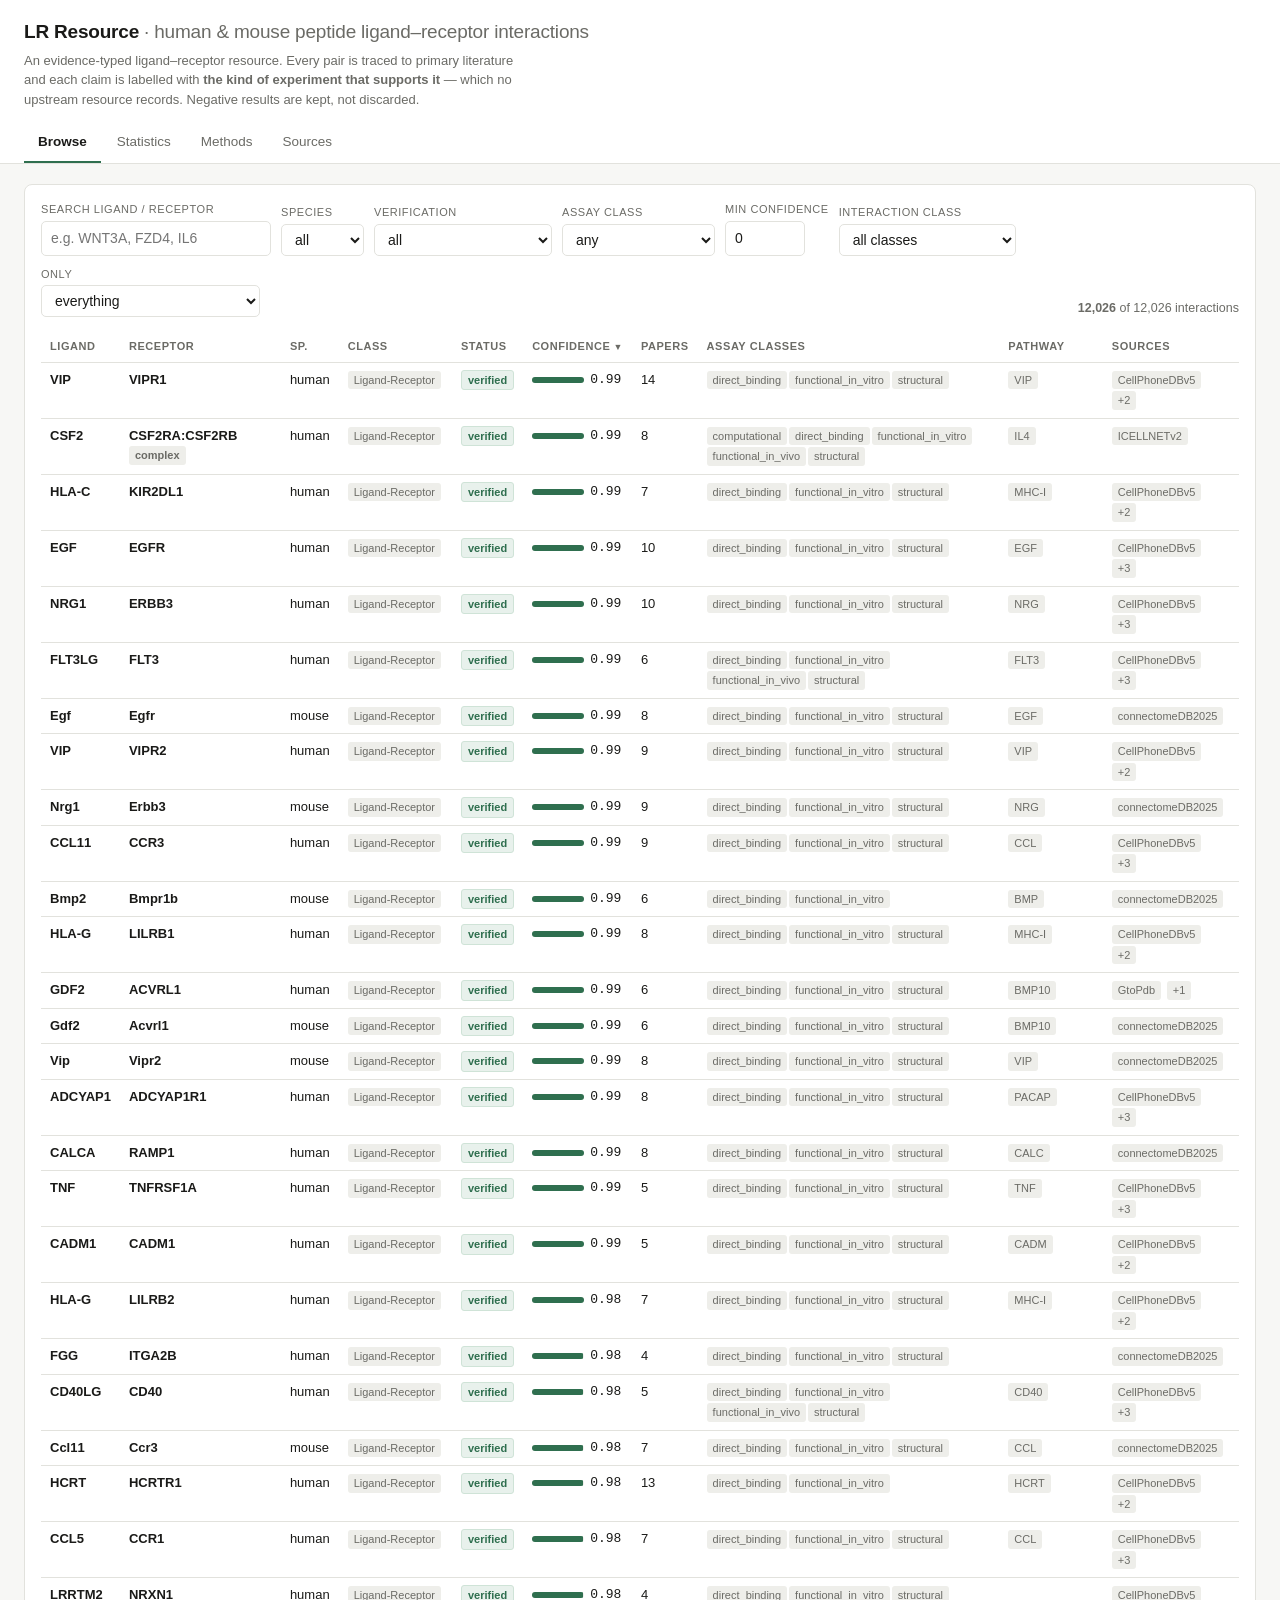
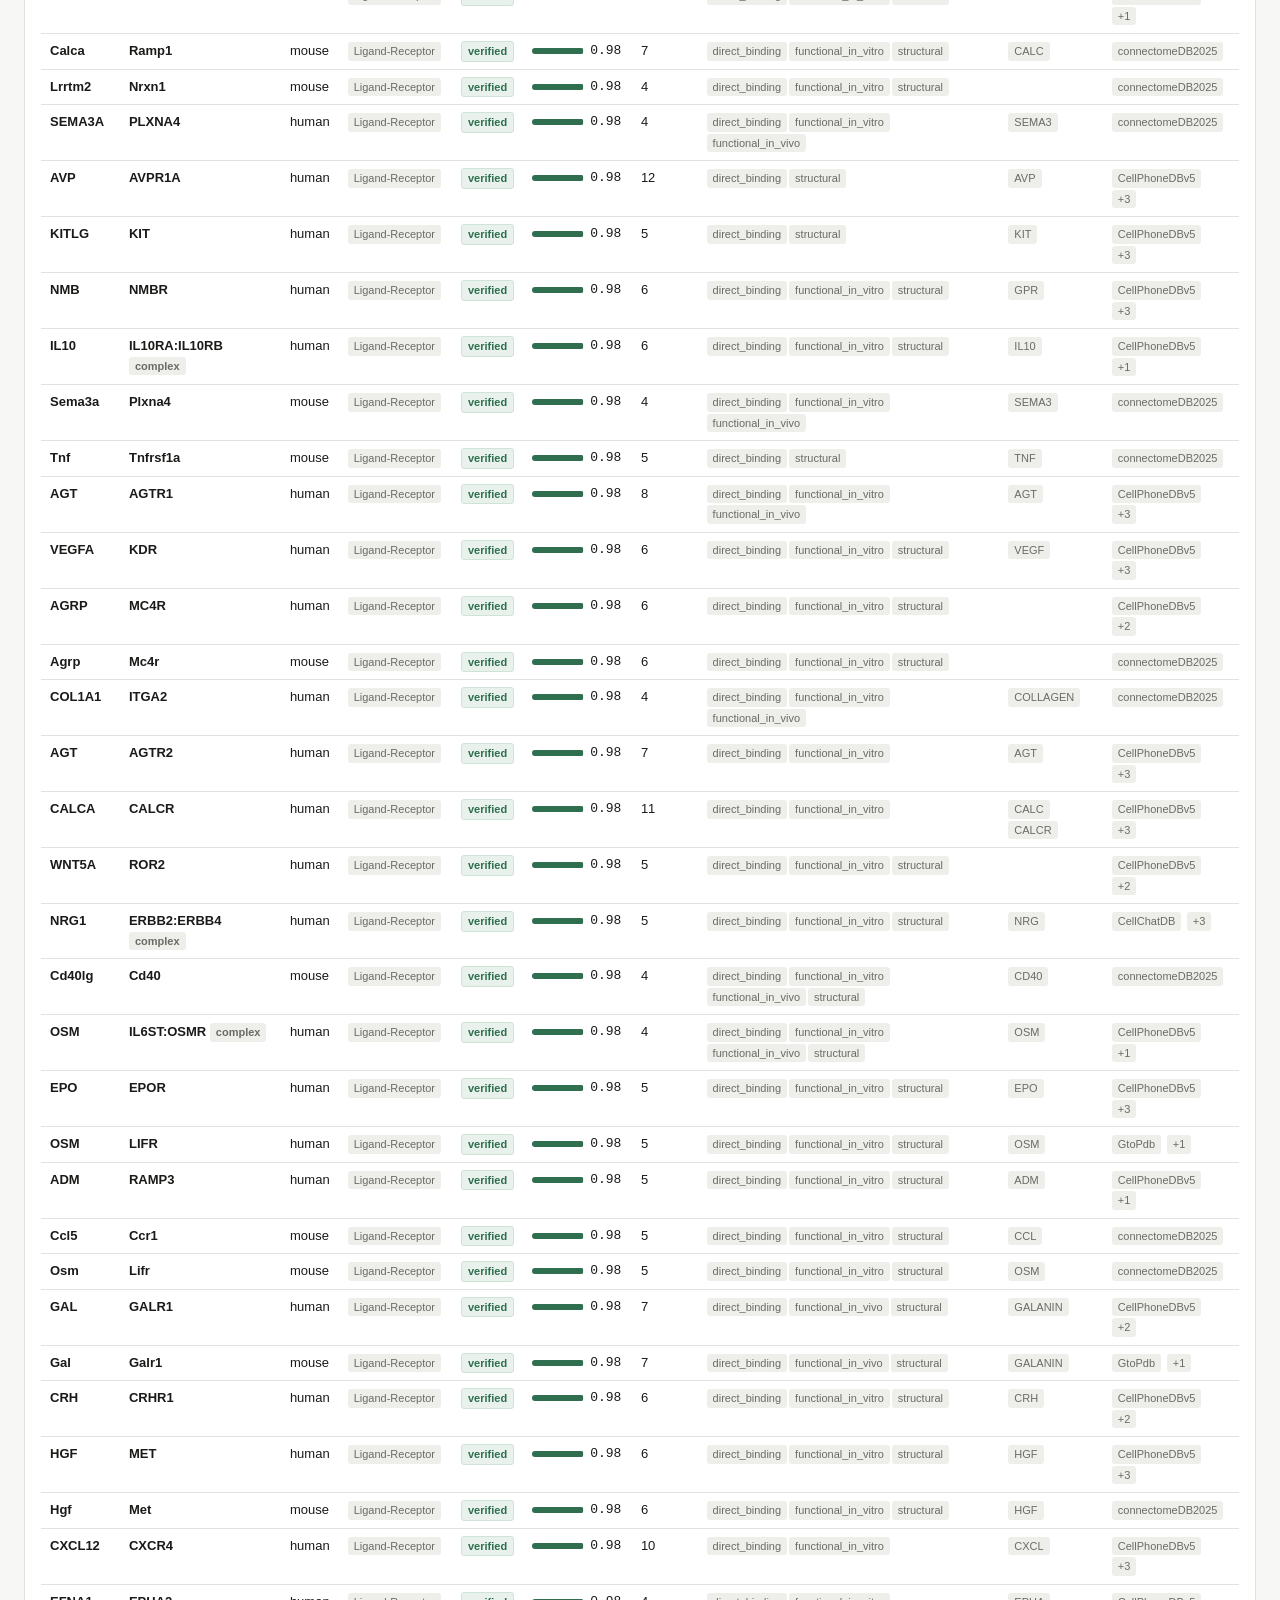
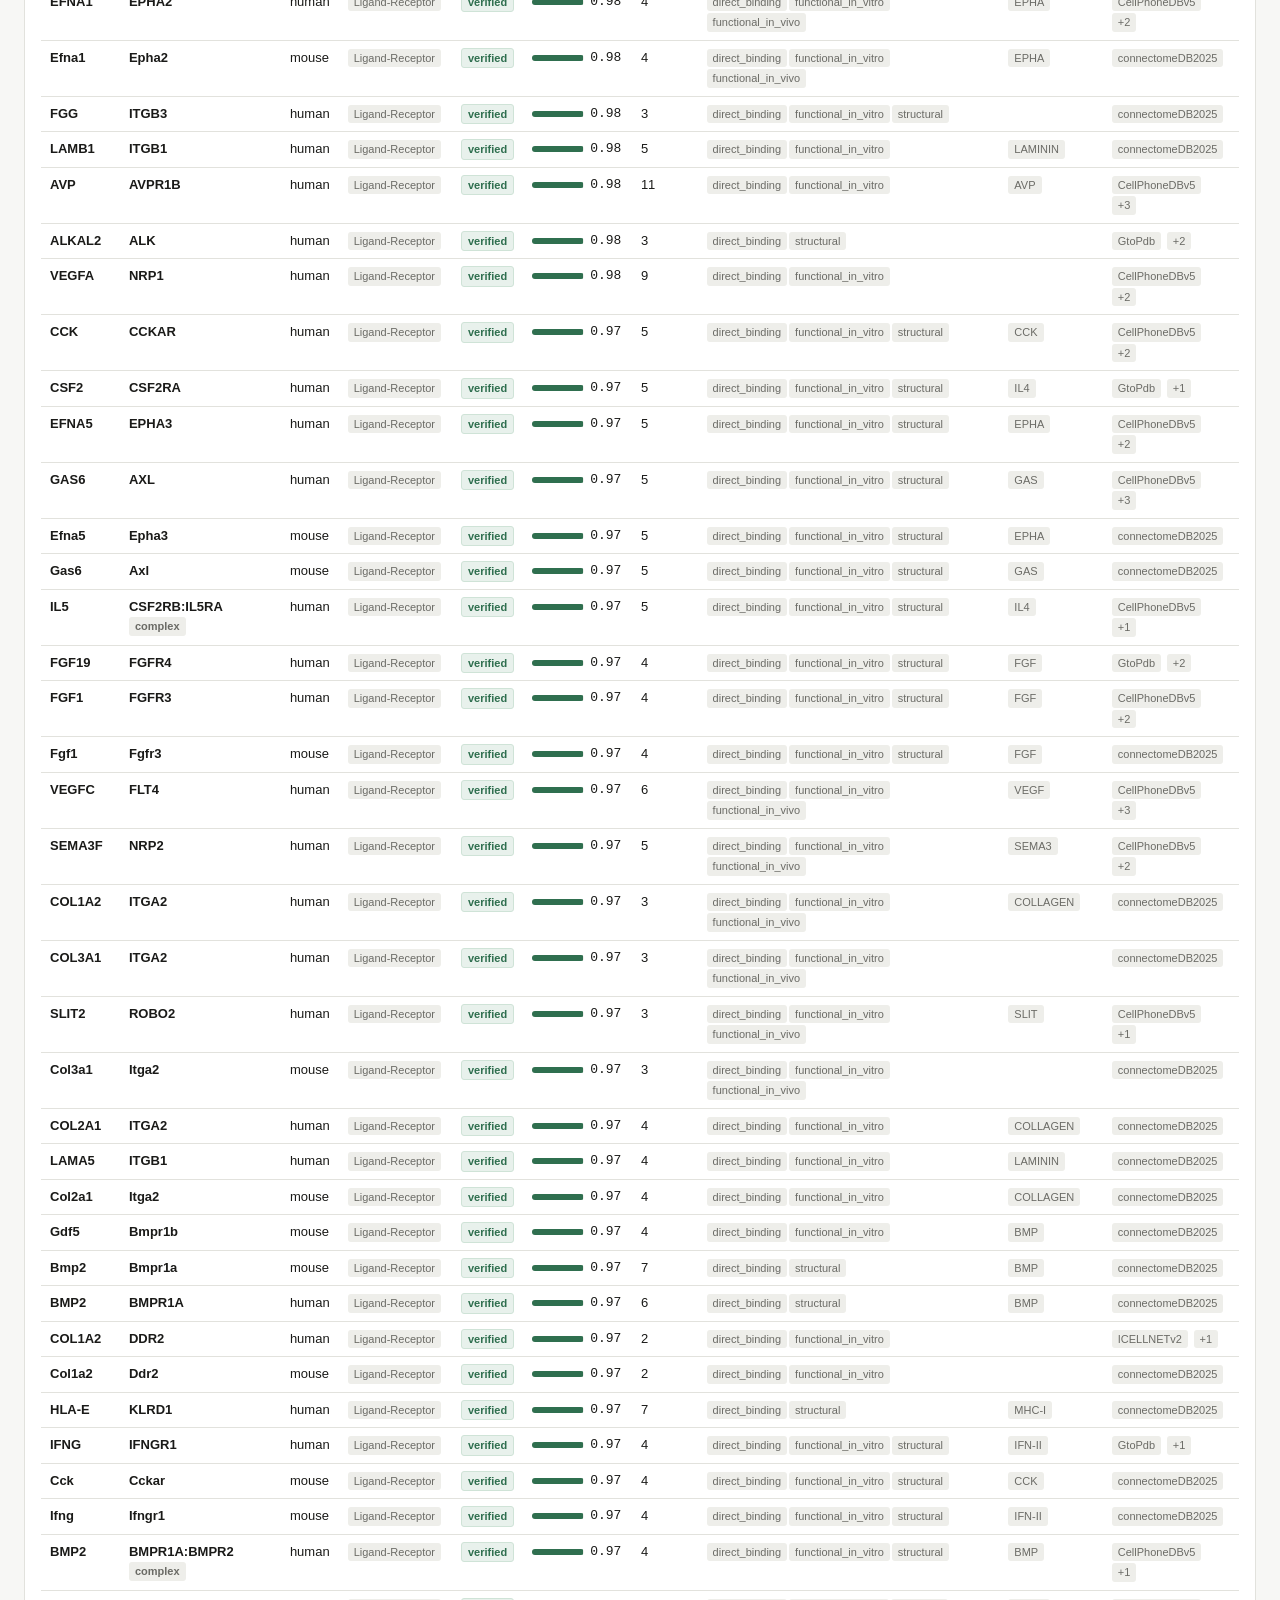
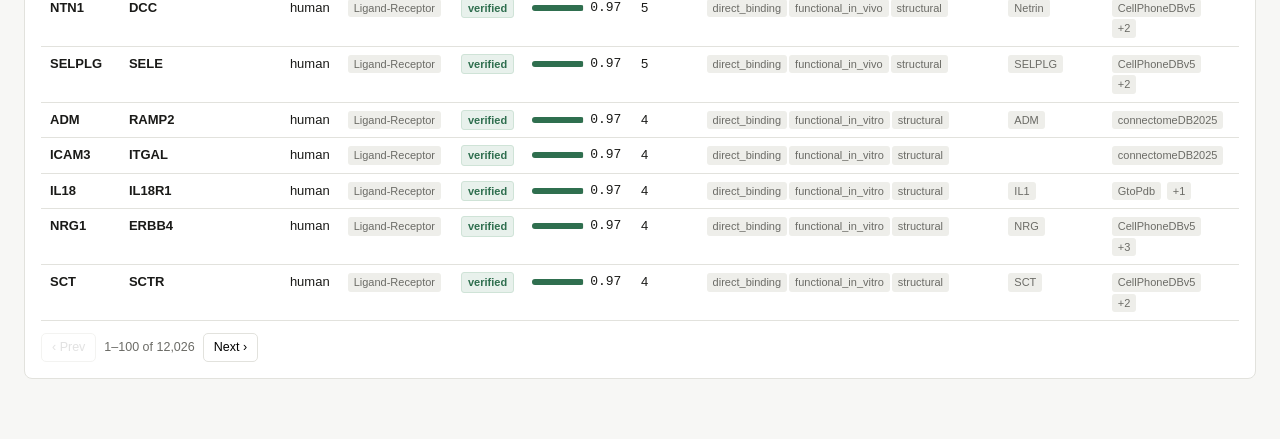
==== index.html @ 5ff63dc8 "files" ====
<!doctype html>
<html lang="en">
<head>
<meta charset="utf-8">
<meta name="viewport" content="width=device-width,initial-scale=1">
<title>LR Resource — assay-typed ligand–receptor interactions</title>
<link rel="stylesheet" href="styles.css">
</head>
<body>
<header>
  <h1>LR Resource <span>· human &amp; mouse peptide ligand–receptor interactions</span></h1>
  <p class="sub">An evidence-typed ligand–receptor resource. Every pair is traced to primary
    literature and each claim is labelled with <b>the kind of experiment that supports it</b> —
    which no upstream resource records. Negative results are kept, not discarded.</p>
  <nav>
    <button data-tab="browse" class="on">Browse</button>
    <button data-tab="stats">Statistics</button>
    <button data-tab="methods">Methods</button>
    <button data-tab="sources">Sources</button>
  </nav>
</header>

<main>
<!-- ================= BROWSE ================= -->
<section id="tab-browse">
  <div class="panel">
    <div class="filters">
      <div class="f"><label>Search ligand / receptor</label>
        <input type="search" id="q" placeholder="e.g. WNT3A, FZD4, IL6"></div>
      <div class="f"><label>Species</label><select id="species">
        <option value="">all</option><option value="h">human</option><option value="m">mouse</option>
      </select></div>
      <div class="f"><label>Verification</label><select id="status">
        <option value="">all</option><option value="verified">verified</option>
        <option value="checked_unsupported">checked, unsupported</option>
        <option value="unverified">unverified</option>
      </select></div>
      <div class="f"><label>Assay class</label><select id="assay">
        <option value="">any</option><option>structural</option><option>direct_binding</option>
        <option>functional_in_vitro</option><option>functional_in_vivo</option>
        <option>computational</option>
      </select></div>
      <div class="f"><label>Min confidence</label>
        <input type="number" id="minscore" min="0" max="1" step="0.1" value="0" style="width:80px"></div>
      <div class="f"><label>Interaction class</label><select id="iclass">
        <option value="">all classes</option>
        <option value="Ligand-Receptor">Ligand–Receptor only</option>
        <option value="Ligand-Ligand">Ligand–Ligand</option>
        <option value="Receptor-Receptor">Receptor–Receptor</option>
        <option value="Adhesion-Adhesion">Adhesion–Adhesion</option>
        <option value="Gap-Gap">Gap–Gap</option>
        <option value="__null">unclassified</option>
      </select></div>
      <div class="f"><label>Only</label><select id="only">
        <option value="">everything</option>
        <option value="neg">has a refuting paper</option>
        <option value="unassessed">not assessed yet</option>
        <option value="zero">assessed, nothing confirmed</option>
        <option value="pw">has a pathway</option>
        <option value="cplx">complex receptor</option>
      </select></div>
      <div class="count" id="count"></div>
    </div>
    <div style="overflow-x:auto">
    <table>
      <thead><tr>
        <th data-s="1">Ligand</th><th data-s="2">Receptor</th><th data-s="3">Sp.</th>
        <th data-s="10">Class</th><th data-s="4">Status</th><th data-s="5" class="sorted">Confidence</th>
        <th data-s="6">Papers</th><th data-s="11">Assay classes</th>
        <th data-s="12">Pathway</th><th data-s="13">Sources</th>
      </tr></thead>
      <tbody id="rows"></tbody>
    </table>
    </div>
    <div class="pager">
      <button id="prev">‹ Prev</button><span id="pageinfo"></span><button id="next">Next ›</button>
    </div>
  </div>
</section>

<!-- ================= STATS ================= -->
<section id="tab-stats" class="hide"><div id="statbody"></div></section>

<!-- ================= METHODS ================= -->
<section id="tab-methods" class="hide"><div class="panel prose" id="methodsbody"></div></section>

<!-- ================= SOURCES ================= -->
<section id="tab-sources" class="hide"><div class="panel prose" id="srcbody"></div></section>

<!-- ================= DOWNLOADS ================= -->
</main>

<div id="detail"></div>

<script>window.__EV=[];</script>
<script src="data/stats.js"></script>
<script src="data/complexes.js"></script>
<script src="data/papers.js"></script>
<script src="data/interactions.js"></script>
<script src="app.js"></script>
</body>
</html>
---- styles.css ----
:root{
  --bg:#f7f7f5; --panel:#fff; --ink:#1a1a18; --muted:#6b6b66; --line:#e2e2dd;
  --accent:#2f6f4f; --accent-soft:#e8f1ec; --warn:#8a5a1a; --warn-soft:#fbf1e2;
  --bad:#8a2b2b; --bad-soft:#fbe9e9; --chip:#eeeeea;
}
*{box-sizing:border-box}
body{margin:0;background:var(--bg);color:var(--ink);
  font:14px/1.5 -apple-system,BlinkMacSystemFont,"Segoe UI",Roboto,Helvetica,Arial,sans-serif}
code,.mono{font-family:ui-monospace,SFMono-Regular,Menlo,Consolas,monospace}
a{color:var(--accent)}
header{background:var(--panel);border-bottom:1px solid var(--line);padding:18px 24px 0}
h1{margin:0;font-size:19px;letter-spacing:-.2px}
h1 span{color:var(--muted);font-weight:400}
.sub{color:var(--muted);margin:4px 0 14px;font-size:13px;max-width:70ch}
.prov{display:inline-block;background:var(--warn-soft);color:var(--warn);
  border:1px solid #eddcc0;border-radius:4px;padding:2px 8px;font-size:11.5px;
  font-weight:600;letter-spacing:.02em;margin-left:6px;vertical-align:2px}
nav{display:flex;gap:2px}
nav button{background:none;border:0;border-bottom:2px solid transparent;padding:9px 14px;
  font:inherit;font-size:13.5px;color:var(--muted);cursor:pointer}
nav button.on{color:var(--ink);border-bottom-color:var(--accent);font-weight:600}
main{padding:20px 24px 60px;max-width:1500px}
.panel{background:var(--panel);border:1px solid var(--line);border-radius:8px;padding:16px}
.filters{display:flex;flex-wrap:wrap;gap:10px;align-items:flex-end;margin-bottom:14px}
.f label{display:block;font-size:11px;text-transform:uppercase;letter-spacing:.05em;
  color:var(--muted);margin-bottom:3px}
input,select{font:inherit;padding:6px 9px;border:1px solid var(--line);border-radius:5px;
  background:var(--panel);color:var(--ink)}
input[type=search]{min-width:230px}
.count{color:var(--muted);font-size:12.5px;margin-left:auto;text-align:right}
table{width:100%;border-collapse:collapse}
th,td{text-align:left;padding:7px 9px;border-bottom:1px solid var(--line);font-size:13px;
  vertical-align:top}
th{font-size:11px;text-transform:uppercase;letter-spacing:.05em;color:var(--muted);
  cursor:pointer;user-select:none;white-space:nowrap;position:sticky;top:0;background:var(--panel)}
th.sorted::after{content:" \25BC";font-size:9px}
th.sorted.asc::after{content:" \25B2"}
tbody tr{cursor:pointer}
tbody tr:hover{background:#fafaf8}
.pair{font-weight:600}
.arrow{color:var(--muted);padding:0 4px}
.badge{display:inline-block;border-radius:3px;padding:1px 6px;font-size:11px;font-weight:600;
  border:1px solid transparent;white-space:nowrap}
.b-verified{background:var(--accent-soft);color:var(--accent);border-color:#cfe3d7}
.b-unsupported{background:var(--warn-soft);color:var(--warn);border-color:#eddcc0}
.b-unverified{background:var(--chip);color:var(--muted);border-color:var(--line)}
.b-neg{background:var(--bad-soft);color:var(--bad);border-color:#f0d2d2}
.score{display:flex;align-items:center;gap:6px}
.bar{width:52px;height:6px;background:var(--chip);border-radius:3px;overflow:hidden;flex:none}
.bar i{display:block;height:100%;background:var(--accent)}
.chip{display:inline-block;background:var(--chip);border-radius:3px;padding:1px 6px;
  font-size:11px;color:var(--muted);margin:1px 2px 1px 0;white-space:nowrap}
.pager{display:flex;gap:8px;align-items:center;margin-top:12px;color:var(--muted);font-size:12.5px}
.pager button{font:inherit;padding:4px 10px;border:1px solid var(--line);border-radius:5px;
  background:var(--panel);cursor:pointer}
.pager button:disabled{opacity:.4;cursor:default}
/* detail */
.scrim{position:fixed;inset:0;background:rgba(20,20,18,.35);display:flex;justify-content:flex-end;z-index:20}
.drawer{background:var(--panel);width:min(760px,94vw);height:100%;overflow:auto;padding:22px 26px;
  border-left:1px solid var(--line)}
.drawer h2{margin:0 0 2px;font-size:20px}
.drawer .close{float:right;border:1px solid var(--line);background:var(--panel);border-radius:5px;
  cursor:pointer;font:inherit;padding:4px 10px}
.kv{display:grid;grid-template-columns:150px 1fr;gap:6px 14px;margin:14px 0 20px;font-size:13px}
.kv dt{color:var(--muted)}
.kv dd{margin:0}
.ev{border:1px solid var(--line);border-radius:7px;padding:12px 14px;margin-bottom:10px}
.ev.confirmed{border-left:3px solid var(--accent)}
.ev.pair_absent{border-left:3px solid var(--bad)}
.ev.pending,.ev.review_only,.ev.abstract_insufficient,.ev.different_entity,
.ev.unresolvable,.ev.retracted{border-left:3px solid #d8d8d2}
.ev .top{display:flex;gap:8px;align-items:baseline;flex-wrap:wrap;margin-bottom:5px}
.ev .title{font-size:12.5px;color:var(--muted);margin:3px 0 7px}
blockquote{margin:8px 0 0;padding:9px 12px;background:#fafaf8;border-left:2px solid var(--line);
  font-size:13px;color:#333330}
.stat-grid{display:grid;grid-template-columns:repeat(auto-fit,minmax(180px,1fr));gap:12px;margin-bottom:18px}
.stat{background:var(--panel);border:1px solid var(--line);border-radius:8px;padding:14px 16px}
.stat b{display:block;font-size:26px;letter-spacing:-.5px;font-weight:650}
.stat span{color:var(--muted);font-size:12px}
.hbar{display:flex;align-items:center;gap:10px;margin:5px 0;font-size:13px}
.hbar .lab{width:190px;color:var(--muted);flex:none}
.hbar .track{flex:1;background:var(--chip);border-radius:3px;height:16px;overflow:hidden}
.hbar .track i{display:block;height:100%;background:var(--accent);opacity:.75}
.hbar .n{width:64px;text-align:right;font-variant-numeric:tabular-nums}
.prose{max-width:78ch}
.prose h3{margin:22px 0 6px;font-size:15px}
.prose p,.prose li{color:#33332e;font-size:13.5px}
.prose code{background:var(--chip);padding:1px 5px;border-radius:3px;font-size:12.5px}
.note{background:var(--warn-soft);border:1px solid #eddcc0;border-radius:7px;padding:12px 14px;
  color:#5c3f14;font-size:13px;margin:14px 0}
.dl{display:flex;justify-content:space-between;padding:9px 0;border-bottom:1px solid var(--line)}
.dl b{font-weight:600}
.dl span{color:var(--muted);font-size:12.5px}
.hide{display:none}

.unassessed{color:#6b6b66;font-size:12px;font-style:italic;border-bottom:1px dotted #c9c9c2;
  cursor:help}
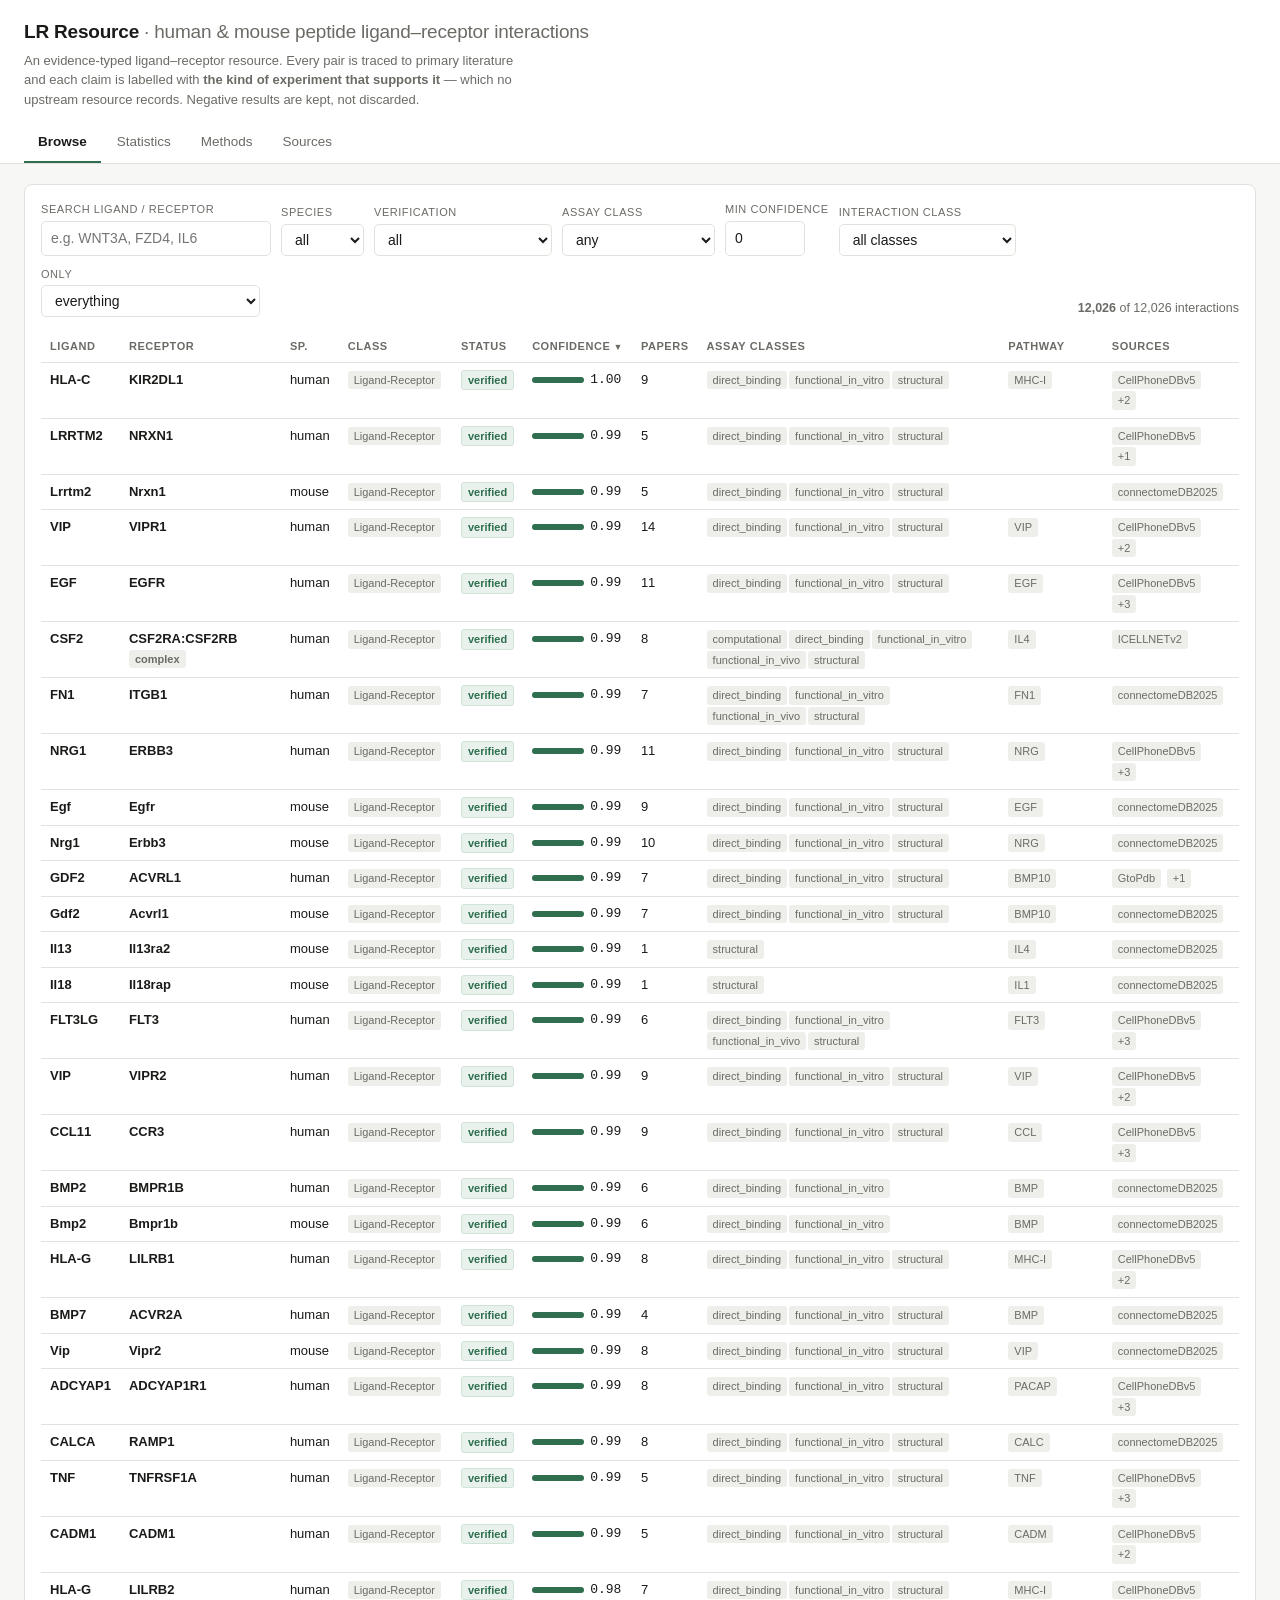
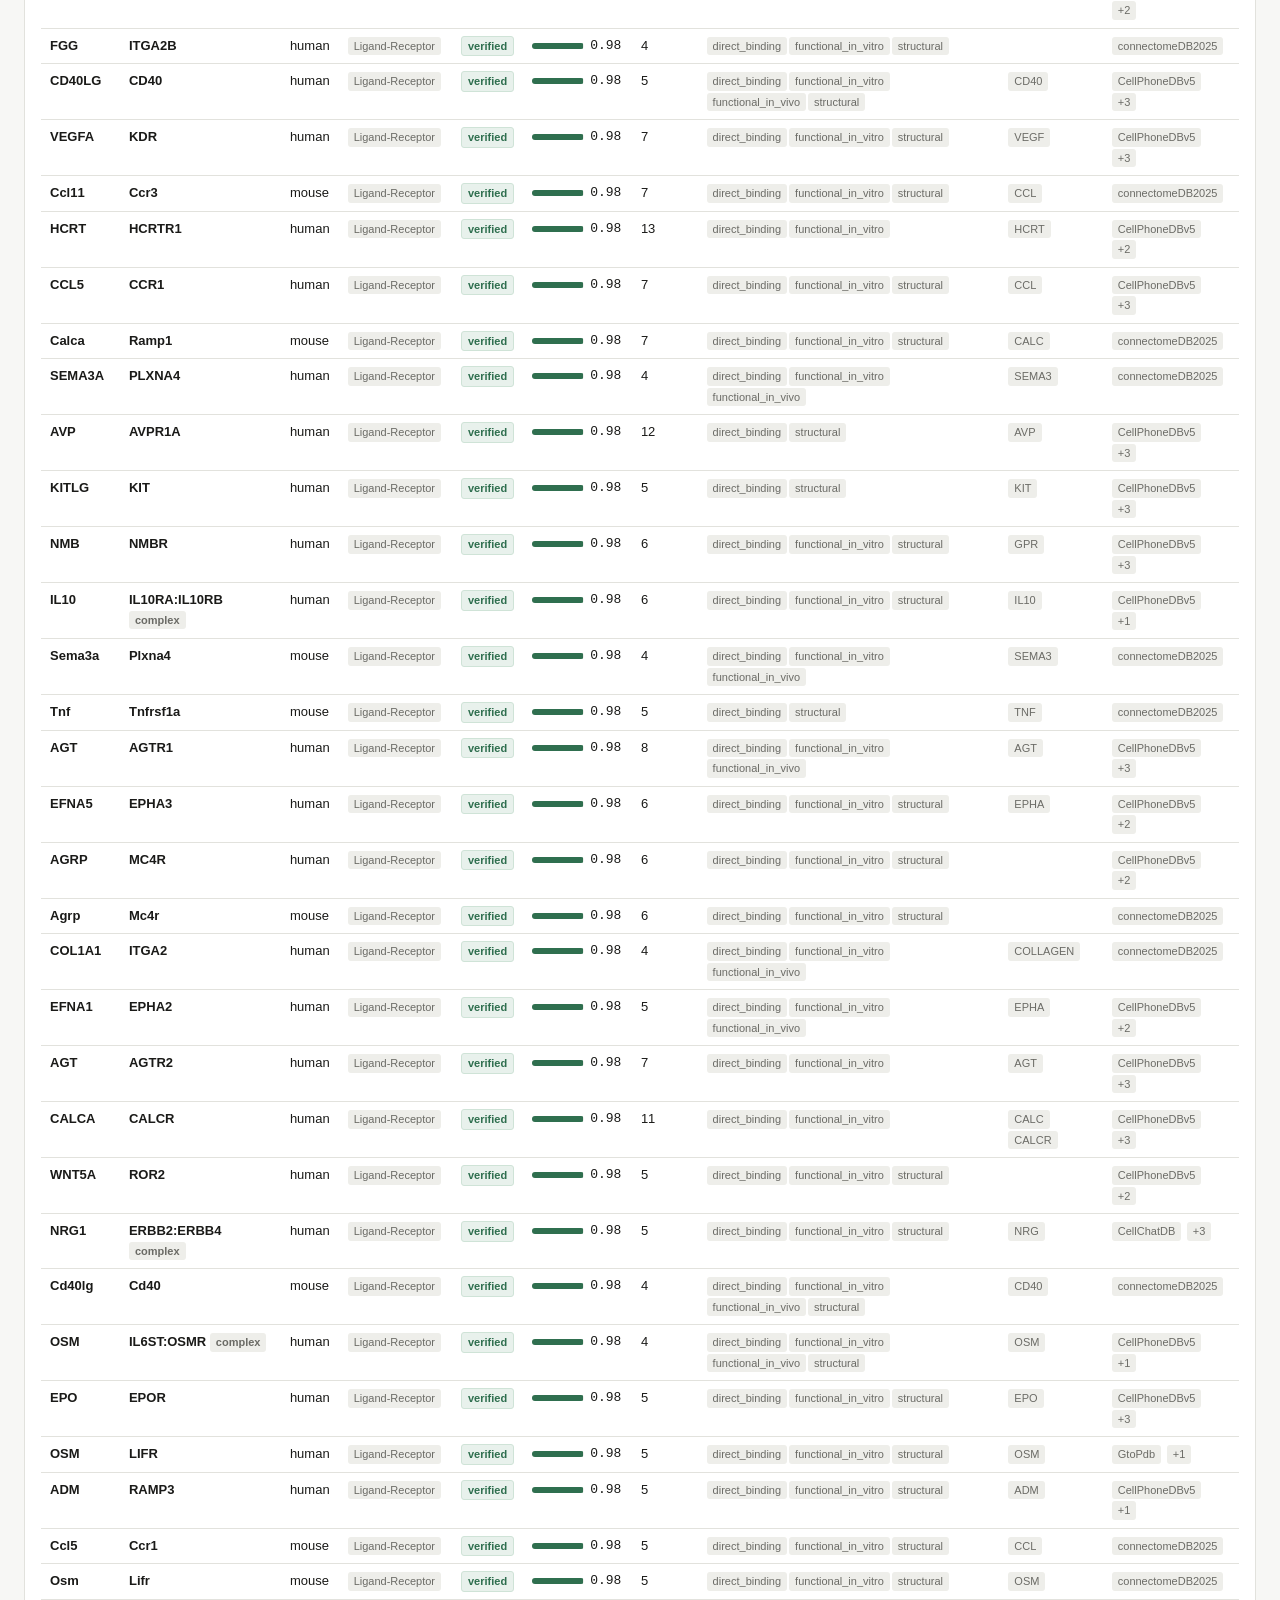
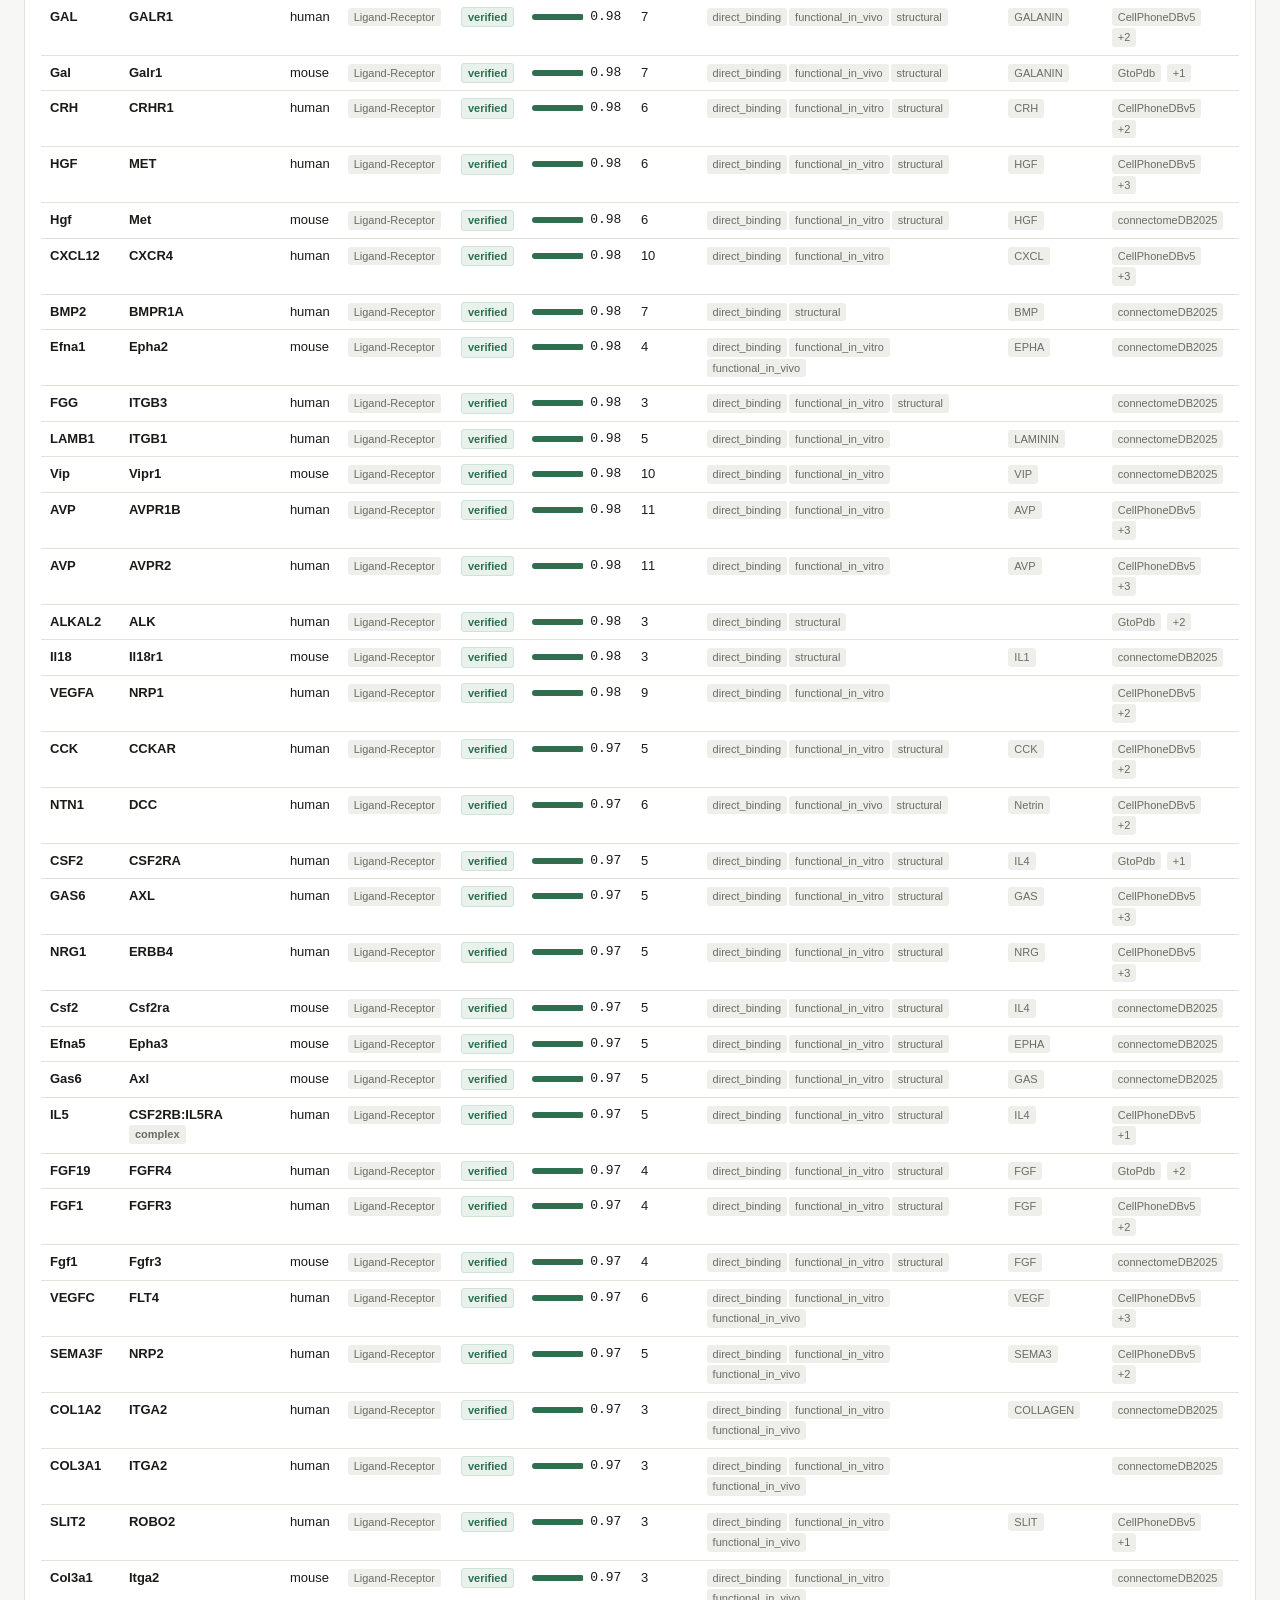
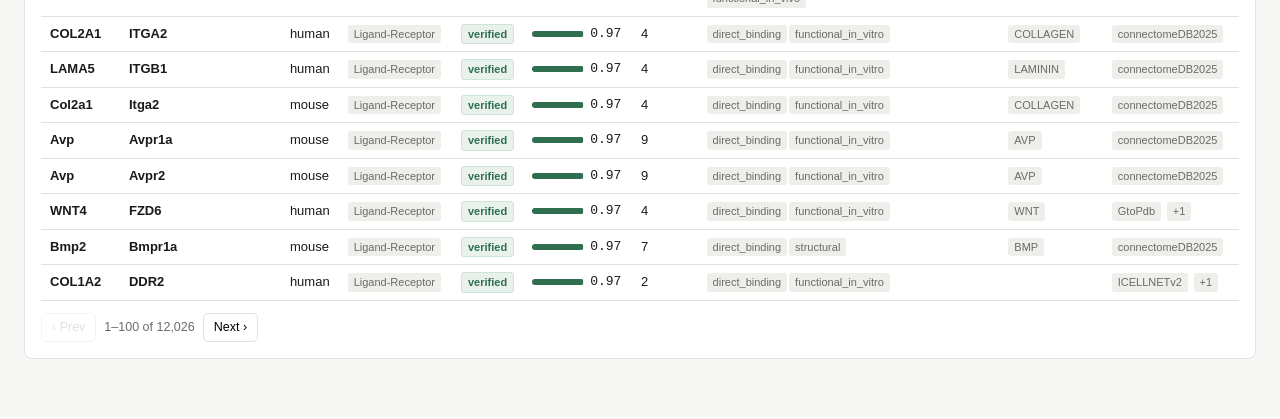
==== commit d3d4f5f1: "updates" ====
--- a/index.html
+++ b/index.html
@@ -37,7 +37,7 @@
       </select></div>
       <div class="f"><label>Assay class</label><select id="assay">
         <option value="">any</option><option>structural</option><option>direct_binding</option>
-        <option>functional_in_vitro</option><option>functional_in_vivo</option>
+        <option>functional_in_vitro</option><option>functional_in_vivo</option><option>others</option>
         <option>computational</option>
       </select></div>
       <div class="f"><label>Min confidence</label>
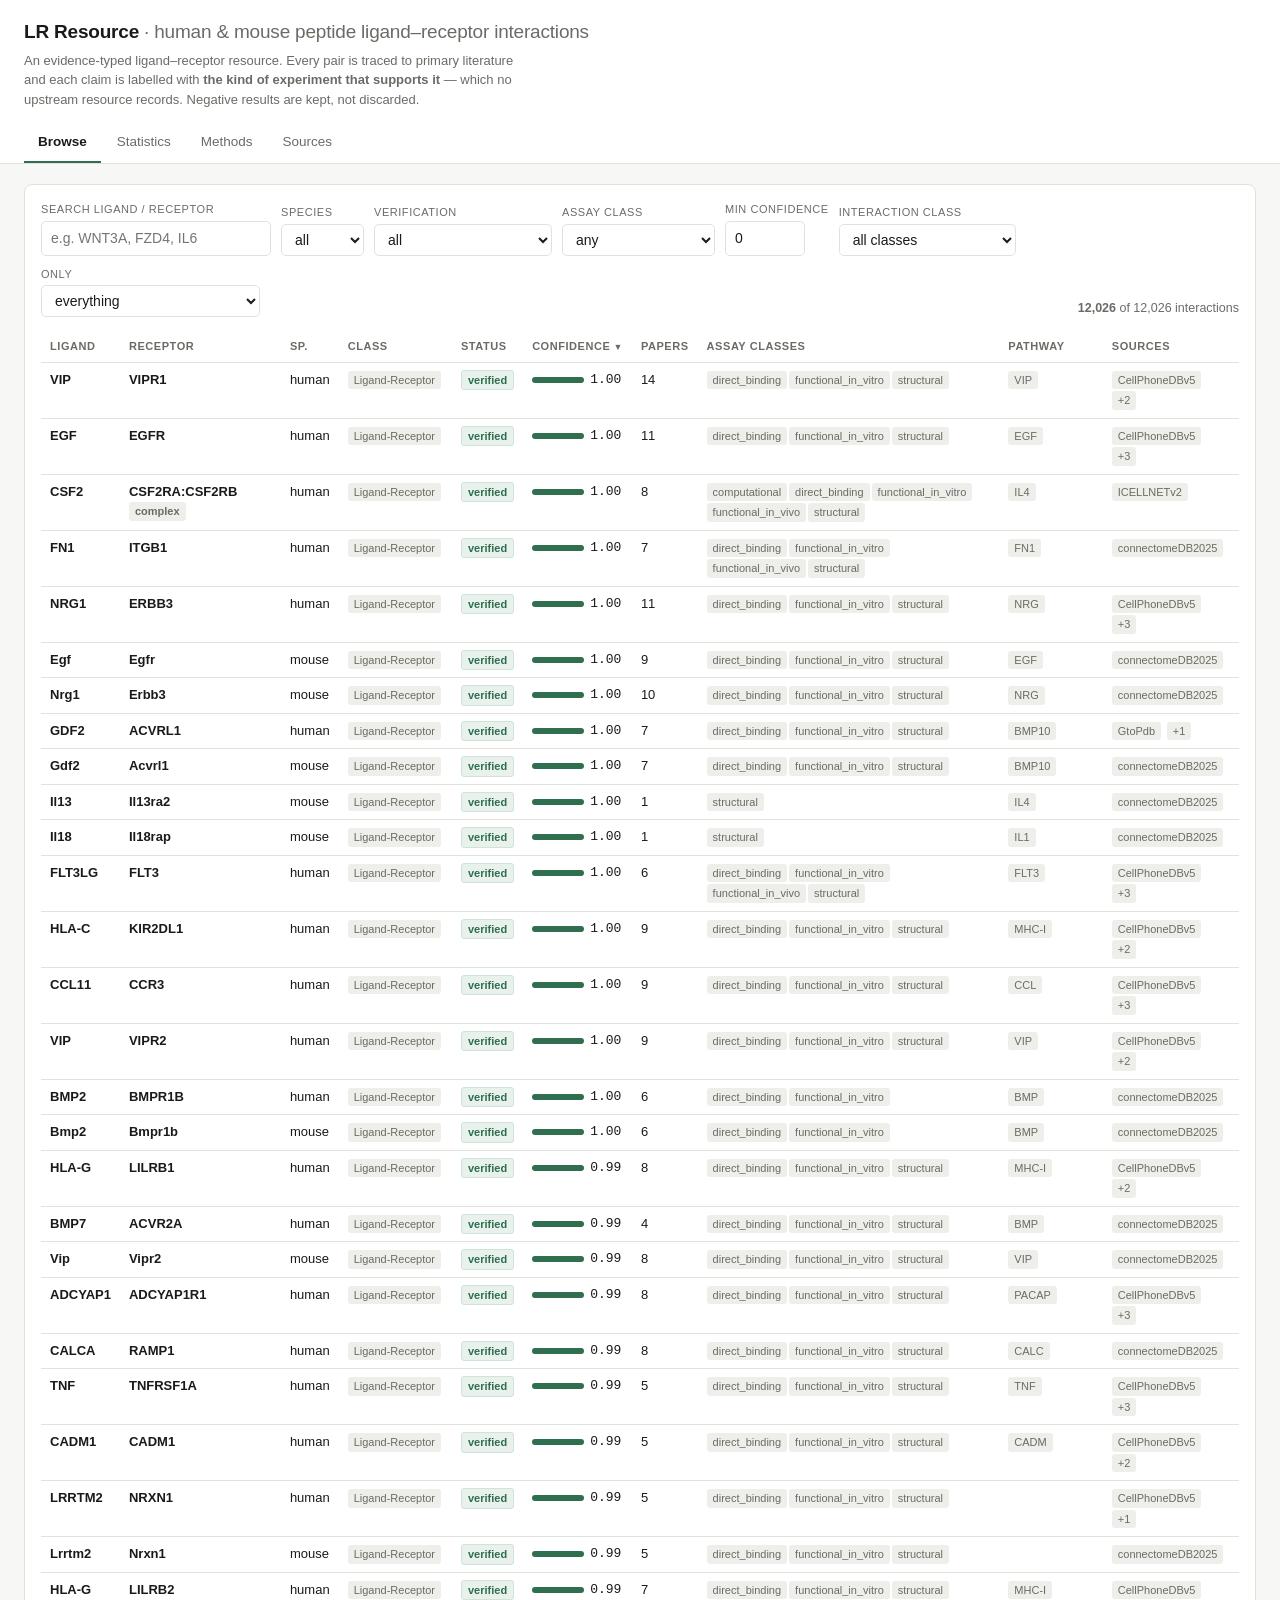
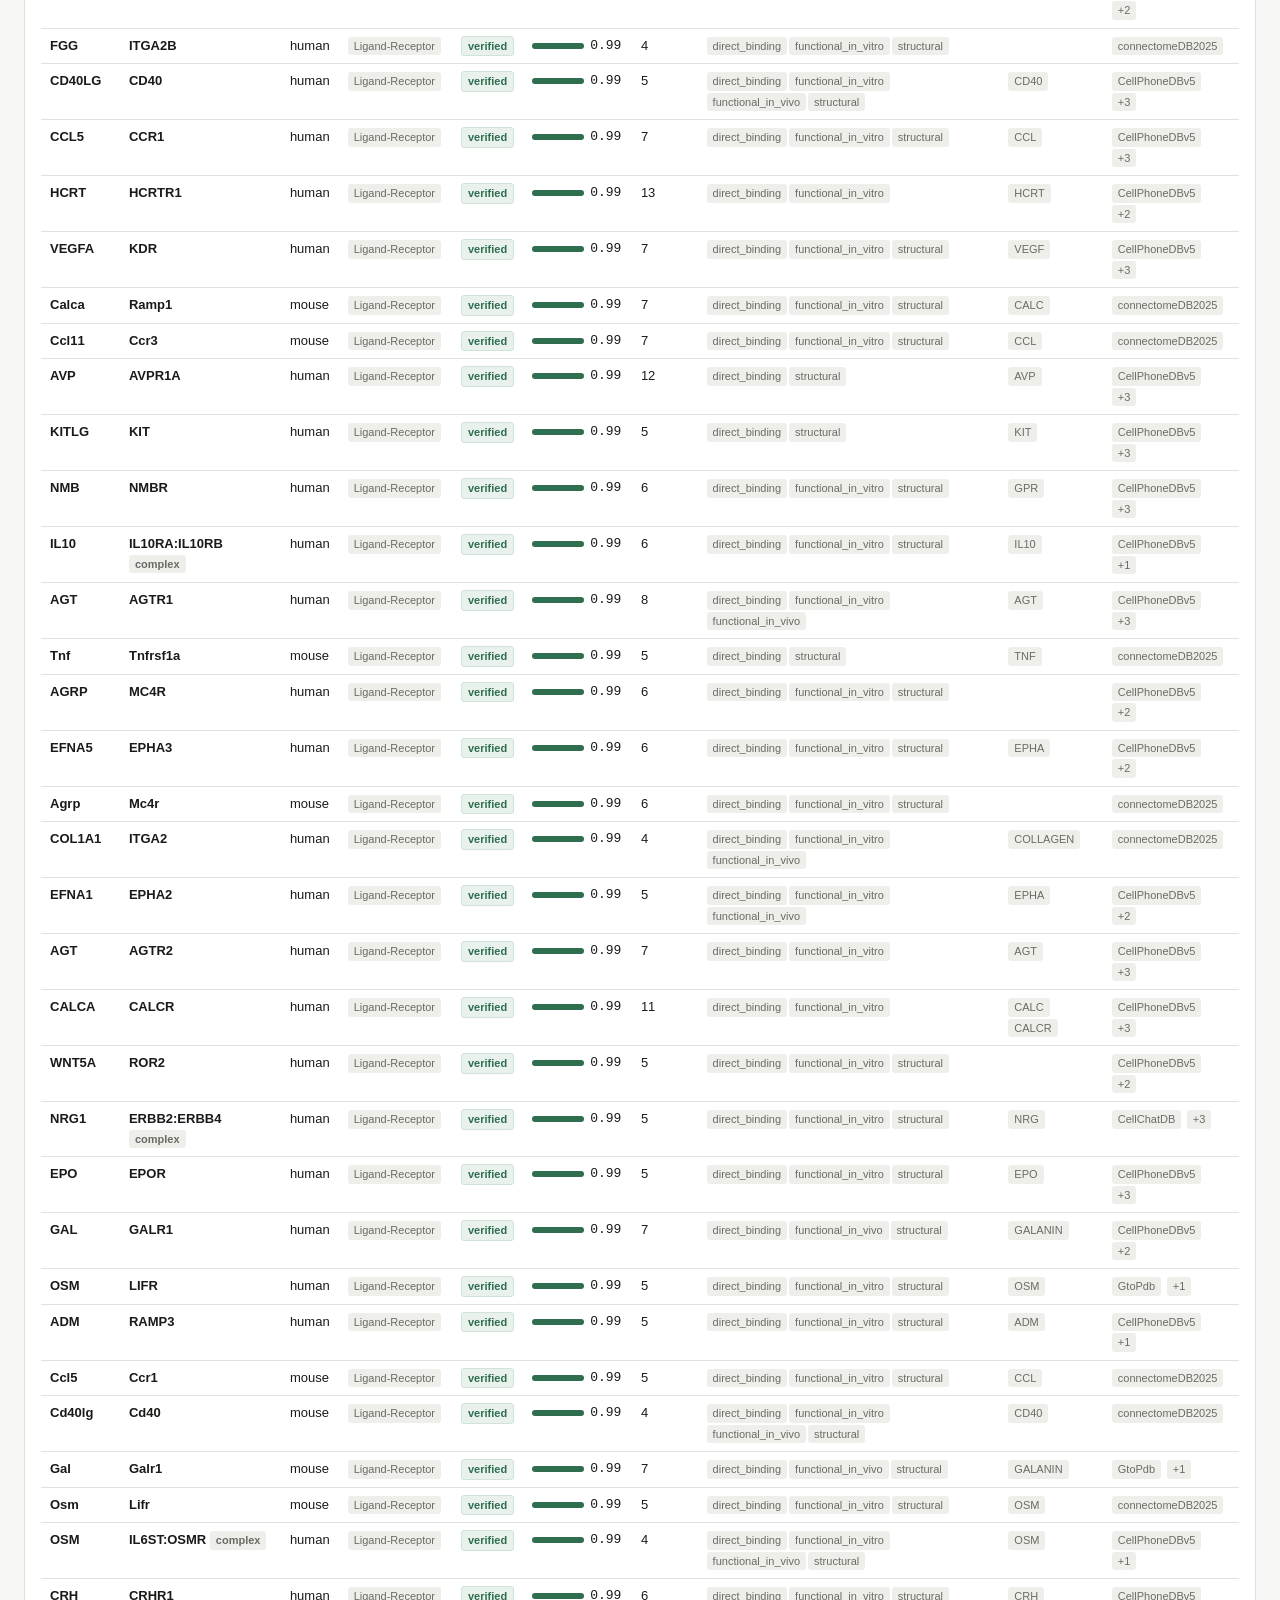
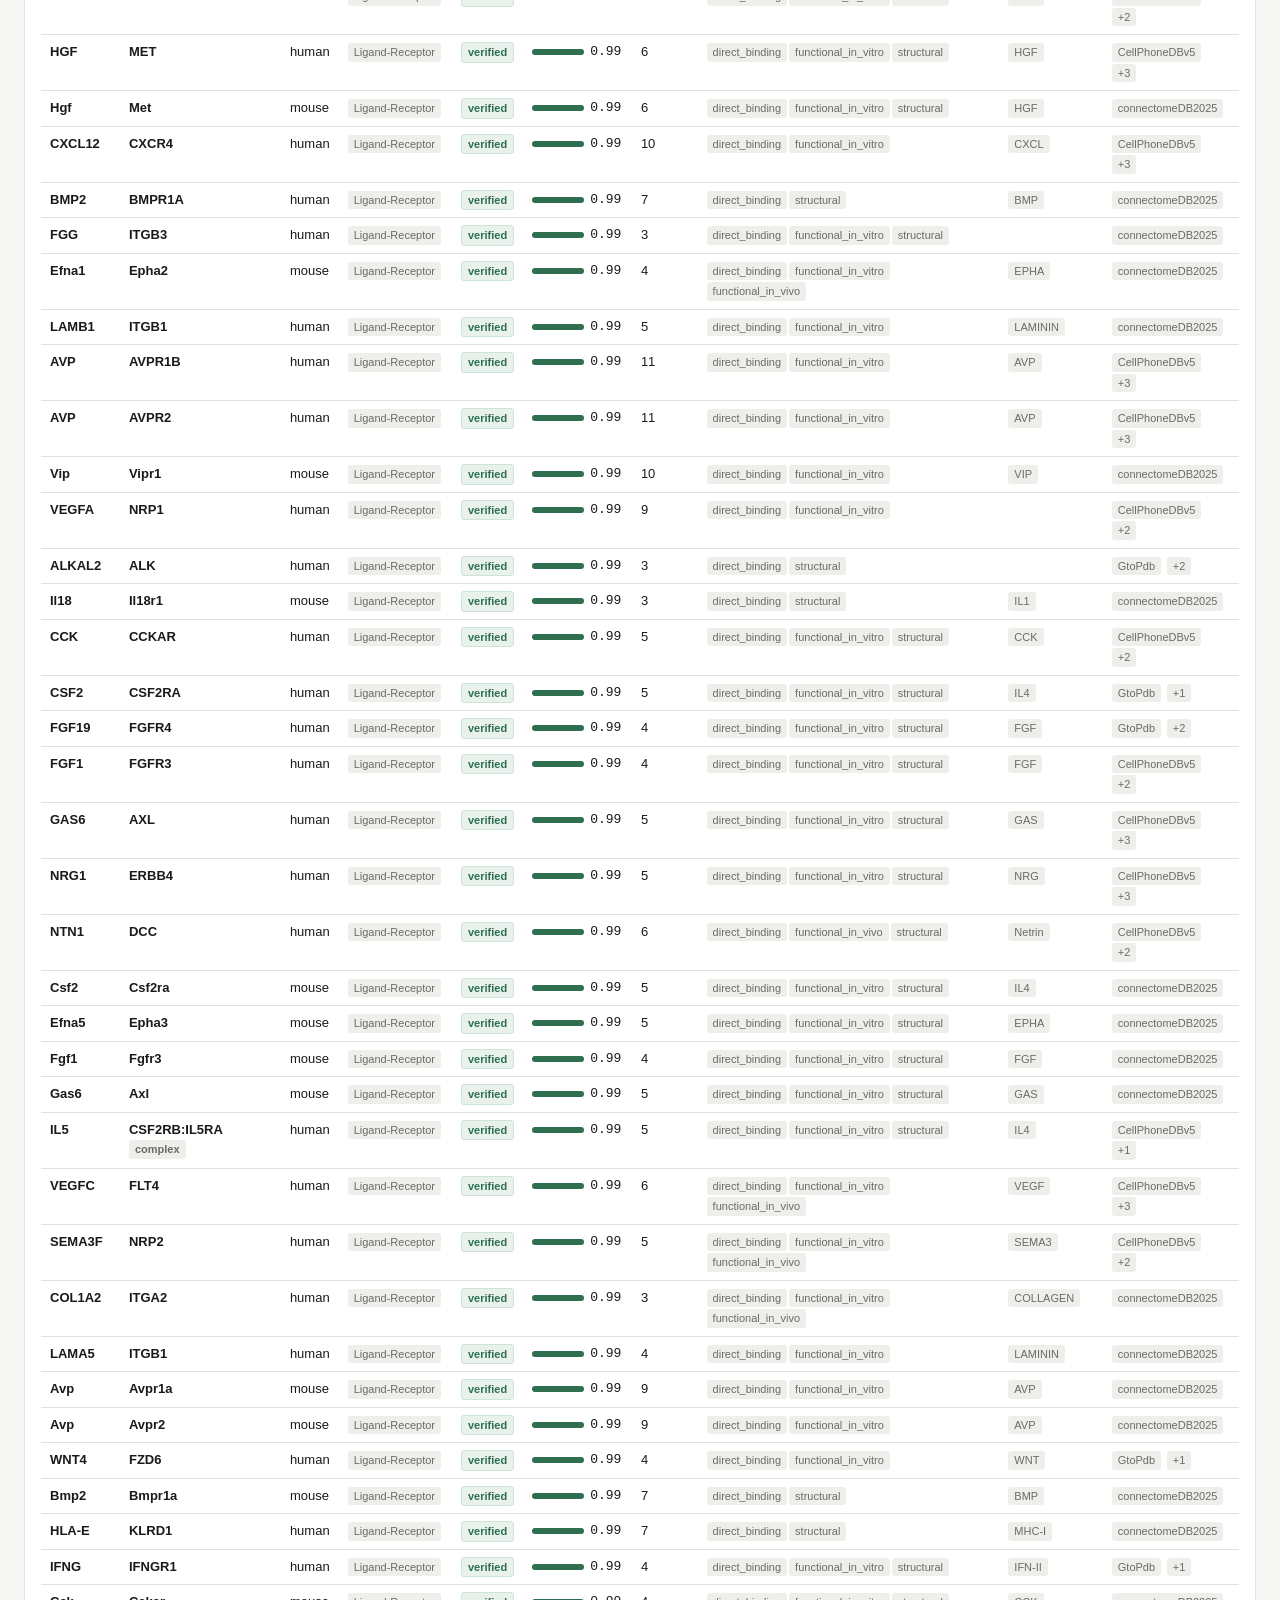
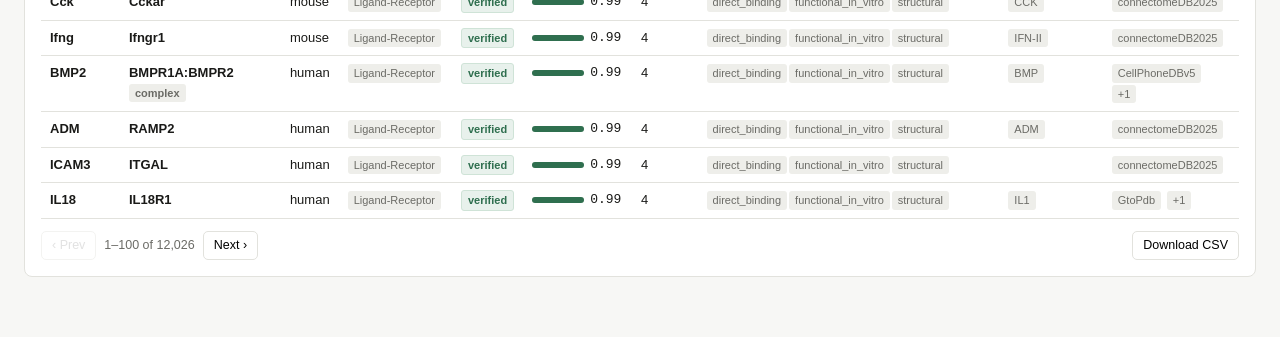
==== commit 3c6114d6: "make csv downloadable" ====
--- a/index.html
+++ b/index.html
@@ -74,6 +74,7 @@
     </div>
     <div class="pager">
       <button id="prev">‹ Prev</button><span id="pageinfo"></span><button id="next">Next ›</button>
+      <button id="dlcsv" style="margin-left:auto" title="Download every row that matches the current filters (not just this page)">Download CSV</button>
     </div>
   </div>
 </section>
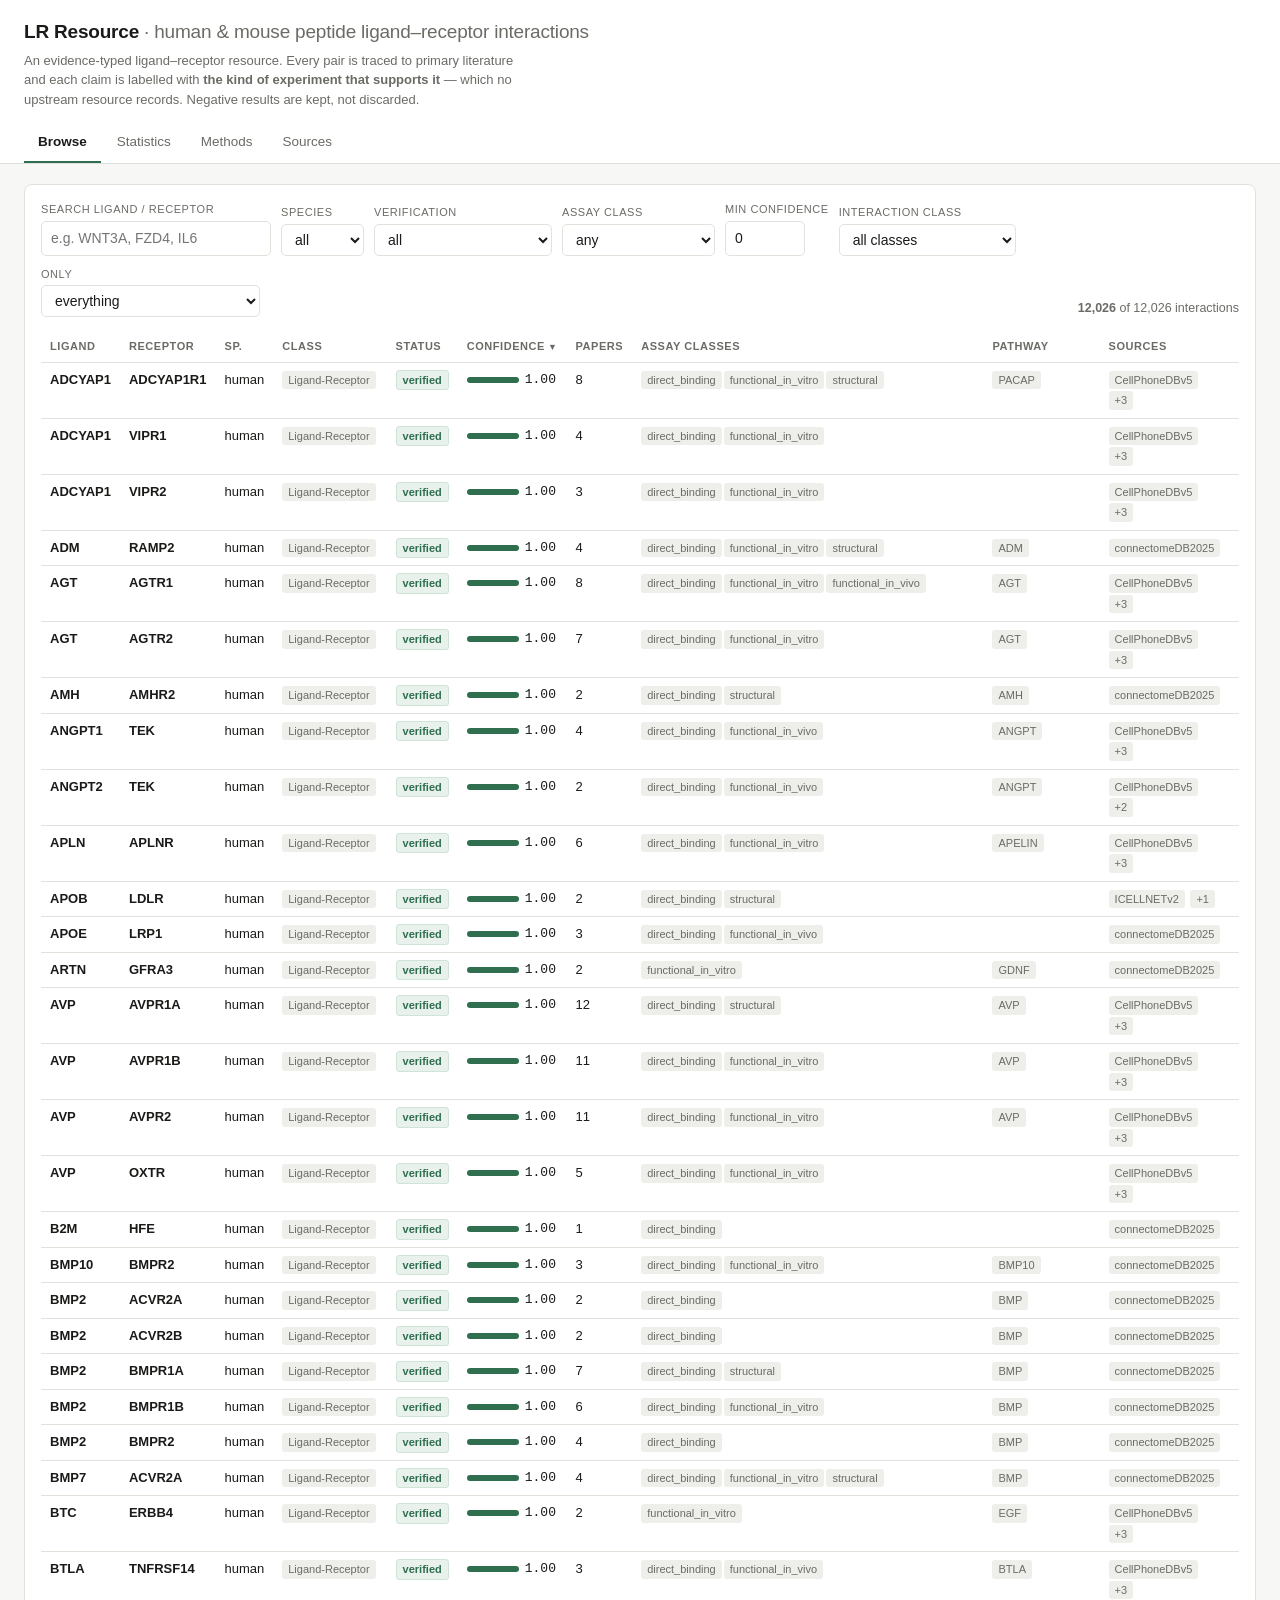
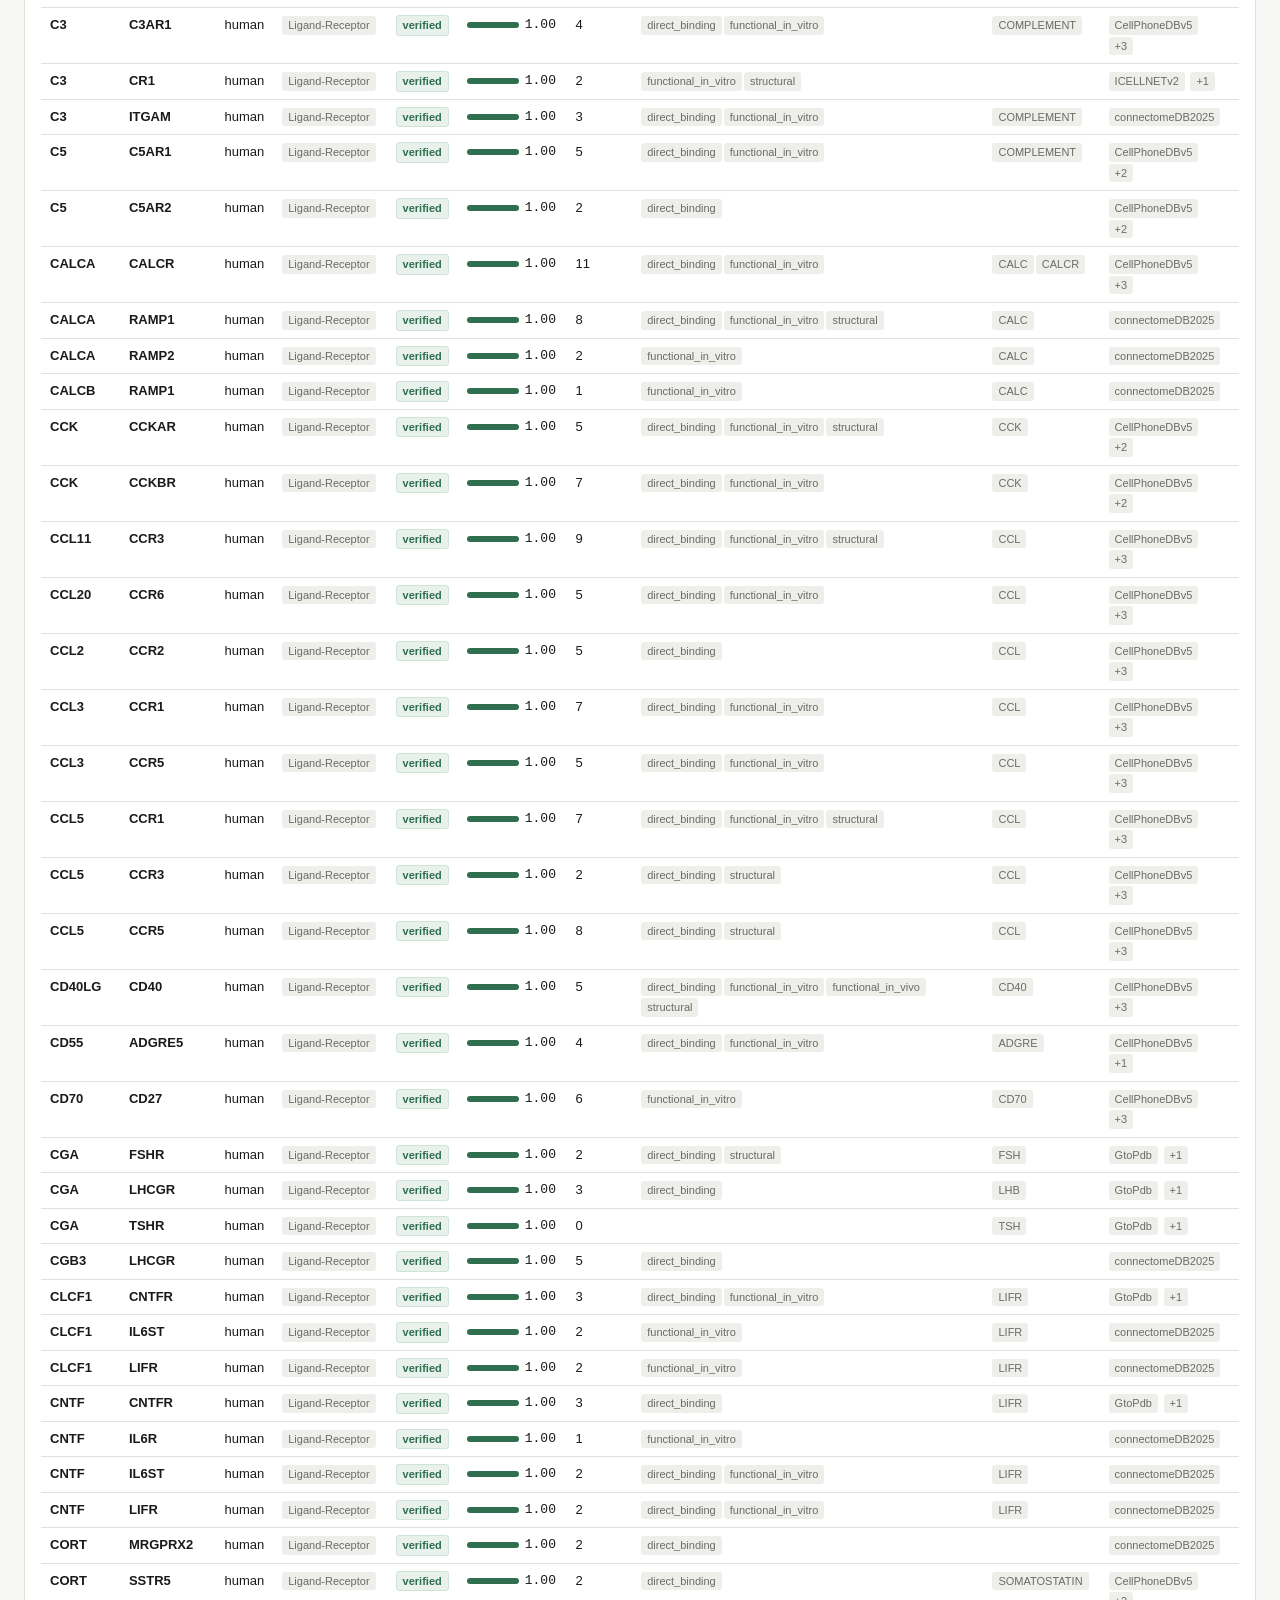
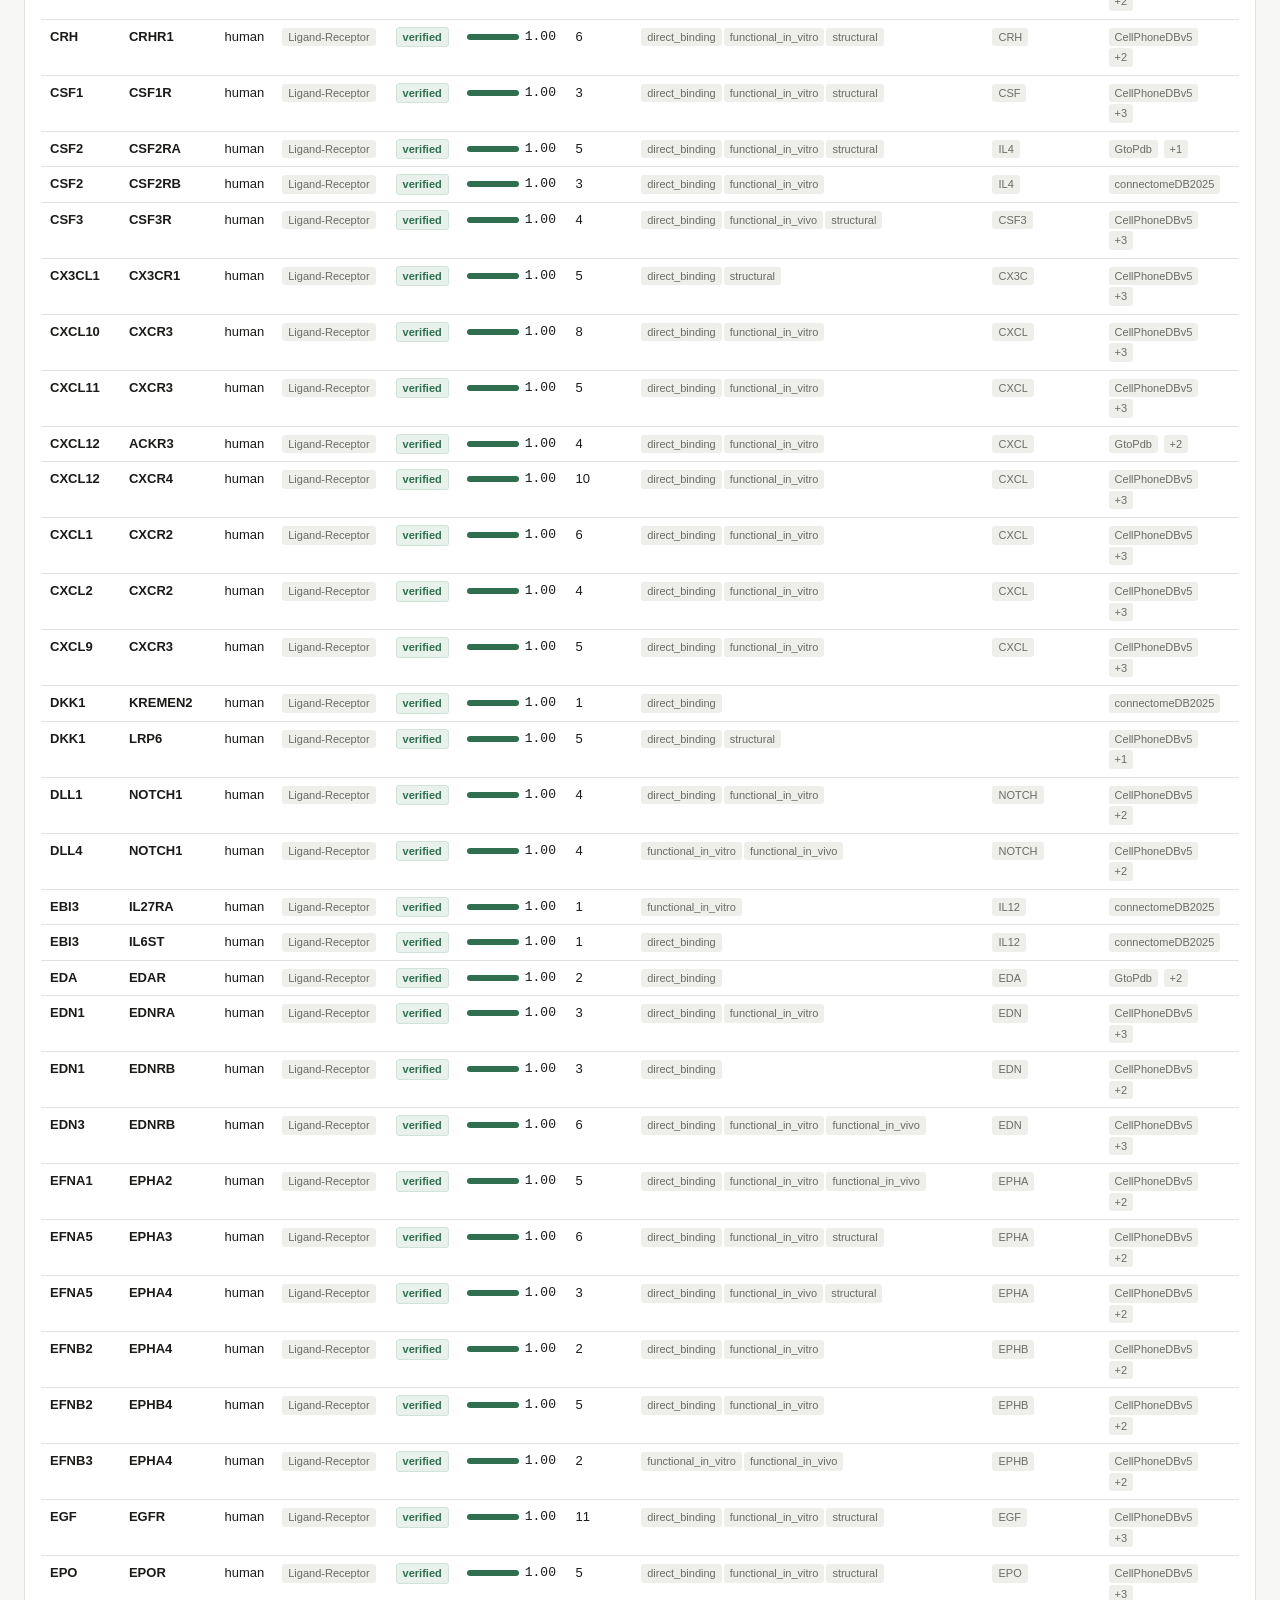
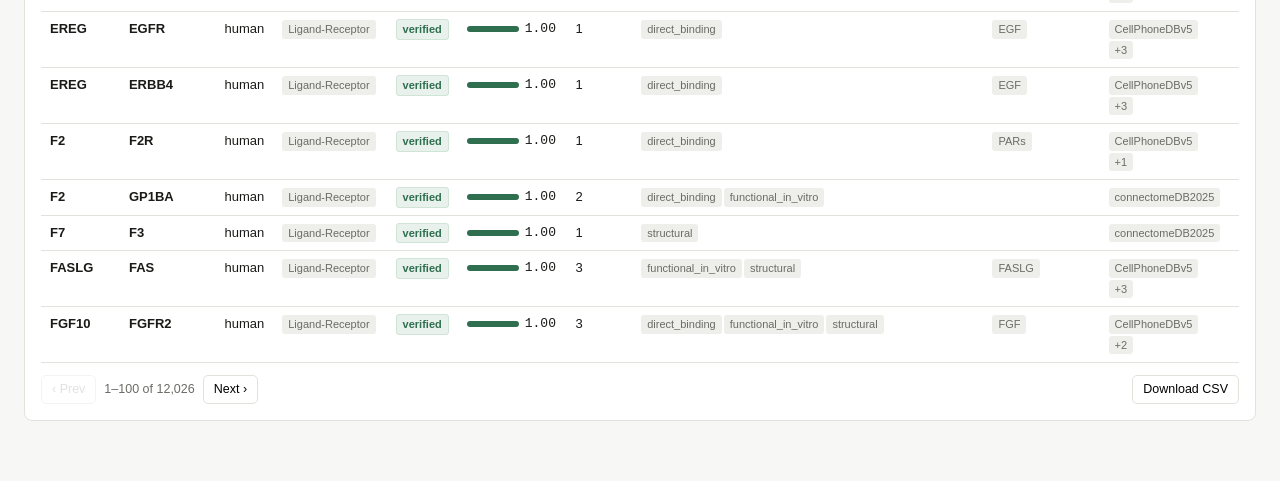
==== commit 8d277b27: "score updates" ====
--- a/index.html
+++ b/index.html
@@ -93,11 +93,13 @@
 
 <div id="detail"></div>
 
-<script>window.__EV=[];</script>
+<script>window.__EV=[];window.__SUM=[];</script>
 <script src="data/stats.js"></script>
 <script src="data/complexes.js"></script>
 <script src="data/papers.js"></script>
 <script src="data/interactions.js"></script>
+<script src="data/genes.js"></script>
+<script src="genelinks.js"></script>
 <script src="app.js"></script>
 </body>
 </html>
--- a/styles.css
+++ b/styles.css
@@ -95,3 +95,21 @@
 
 .unassessed{color:#6b6b66;font-size:12px;font-style:italic;border-bottom:1px dotted #c9c9c2;
   cursor:help}
+.cmpkey{display:flex;gap:18px;font-size:12px;color:var(--muted);margin-top:8px}
+.cmpkey i{display:inline-block;width:10px;height:10px;border-radius:2px;margin-right:5px;vertical-align:-1px}
+table.trust{border-collapse:collapse;width:100%;font-size:12.5px}
+table.trust th,table.trust td{border-bottom:1px solid var(--line,#e5e5e0);padding:6px 8px;text-align:left;vertical-align:top}
+table.trust th{color:var(--muted);font-weight:600}
+.dbmap{display:block;margin-top:2px;font-size:12px;color:var(--accent)}
+/* evidence summary at the bottom of the pair drawer (work/falcon_scale) */
+.summary{border:1px solid var(--line);border-radius:7px;padding:12px 14px;margin-bottom:10px;background:#fafaf8}
+.summary .headline{margin:0 0 8px;font-weight:600}
+.summary .kv{margin:0}
+.summary .note{color:#6b6b66;font-size:12px;margin:10px 0 0}
+.summary .ref{margin:0 0 8px}
+.summary .refnote{color:#6b6b66;font-size:12.5px;margin:1px 0 0}
+
+/* gene link-out cards in the drawer */
+.gcard { font-size: 12.5px; line-height: 1.6; margin: 0 0 8px; padding: 6px 8px; border: 1px solid var(--line, #e4e2db); border-radius: 6px; }
+.gcard .gk { display: inline-block; min-width: 92px; color: var(--muted, #6b6b66); }
+.gcard .gsp { color: var(--muted, #6b6b66); font-size: 11.5px; margin-left: 4px; }
